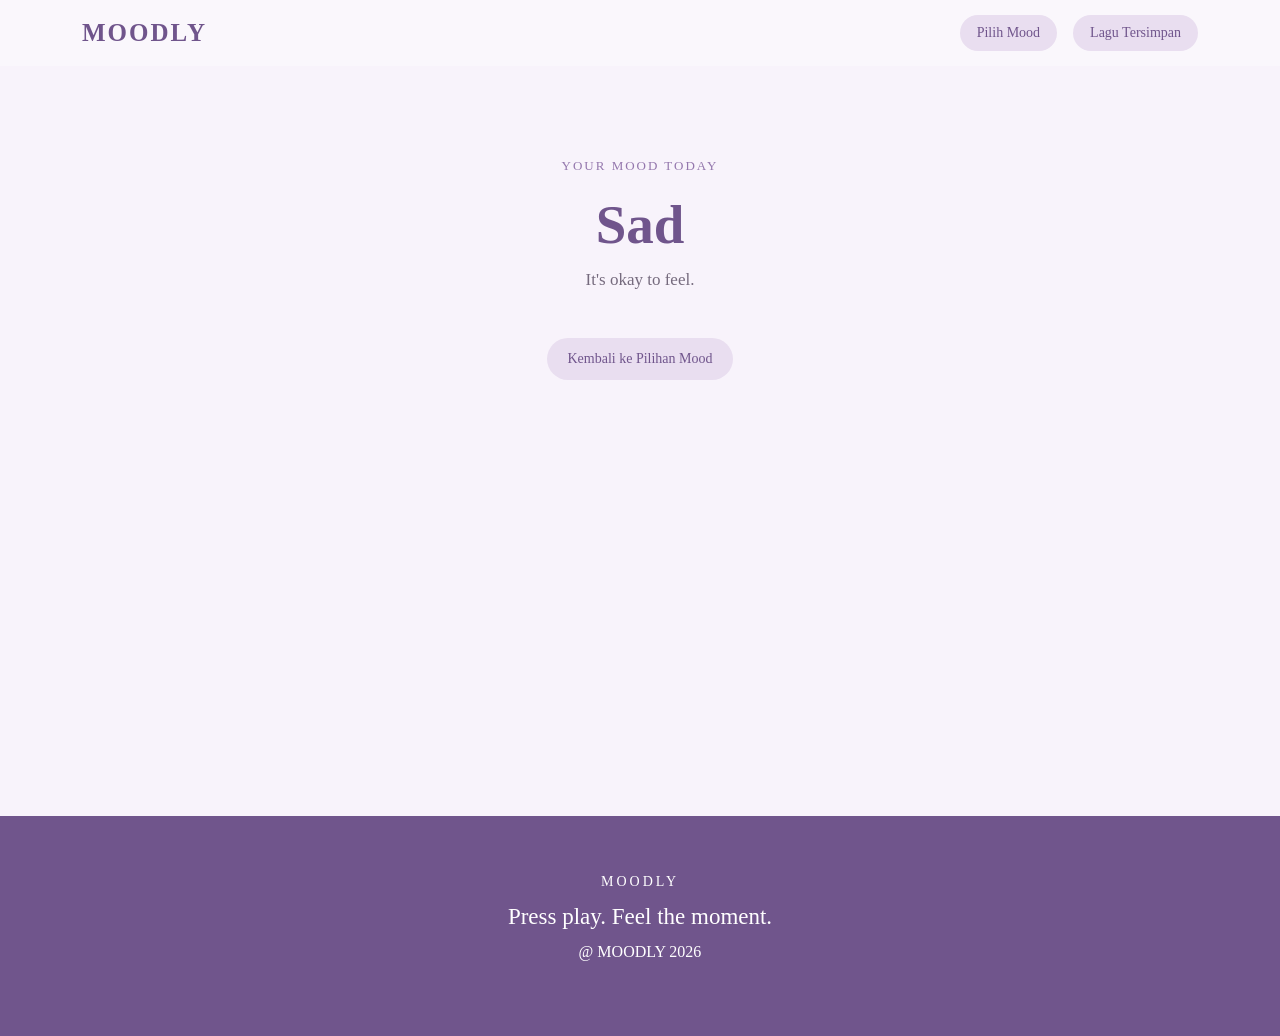
==== mood.html @ 2036b374 "membuat file mood html" ====
<!DOCTYPE html>
<html lang="en">
<head>
    <meta charset="UTF-8">
    <meta name="viewport" content="width=device-width, initial-scale=1.0">
    <title>MOODLY - Your Mood</title>
    <link href="https://cdn.jsdelivr.net/npm/bootstrap@5.3.3/dist/css/bootstrap.min.css" rel="stylesheet">
    <link rel="stylesheet" href="style.css">
</head>
<body>
    <header>
        <nav class="navbar moodly-navbar">
            <div class="container">
                <a href="index.html" class="navbar-brand moodly-logo">MOODLY</a>
                <div class="navbar-nav flex-row flex-wrap justify-content-center gap-3">
                    <a href="index.html#mood" class="nav-link moodly-nav-link">Pilih Mood</a>
                    <a href="saved.html" class="nav-link moodly-nav-link">Lagu Tersimpan</a>
                </div>
            </div>
        </nav>
    </header>
    <main>
        <section class="mood-detail">
            <div class="container">
                <div class="mood-detail-heading">
                    <p class="section-label">YOUR MOOD TODAY</p>
                    <h1 id="moodTitle">Sad</h1>
                    <p id="moodDescription">It's okay to feel.</p>
                </div>
                <div class="playlist" id="playlist"></div>
                <div class="back-home">
                    <a href="index.html#mood" class="back-home-button">Kembali ke Pilihan Mood</a>
                </div>
            </div>
        </section>
    </main>
    <footer class="footer">
        <p class="footer-logo">MOODLY</p>
        <h3>Press play. Feel the moment.</h3>
        <p>@ MOODLY 2026</p>
    </footer>
    <script src="#index.js"></script>
</body>
</html>
---- style.css ----
* {
    margin: 0;
    padding: 0;
    box-sizing: border-box;
}
html {
    scroll-behavior: smooth;
}
body {
    font-family: Georgia, 'Times New Roman', serif;
    background-color: #faf7fc;
    color: #5f4d6f;
    line-height: 1.6;
}
.moodly-logo {
    color: #70558c !important;
    font-size: 25px;
    font-weight: bold;
    letter-spacing: 2px;
    text-decoration: none;
}
.moodly-navbar .navbar-nav {
    margin-left: auto;
}
.moodly-nav-link {
    color: #70558c !important;
    background-color: #e9def0;
    padding: 7px 17px !important;
    border-radius: 20px;
    font-size: 14px;
    transition: 0.3s;
}
.moodly-nav-link:hover {
    background-color: #d9c6e5;
    color: #59436e !important;
}
.hero {
    min-height: 555px;
    padding: 80px 0;
    background-color: #f5effa;
    display: flex;
    align-items: center;
}
.hero-content {
    padding-top: 10px;
}
.hero-label {
    color: #9477ad;
    font-size: 14px;
    letter-spacing: 2px;
    margin-bottom: 20px;
}
.hero h1 {
    color: #70558c;
    font-size: 70px;
    font-weight: bold;
    letter-spacing: 5px;
    margin-bottom: 5px;
}
.hero h2 {
    color: #806496;
    font-size: 28px;
    margin-bottom: 18px;
}
.hero-text {
    max-width: 500px;
    color: #756a7d;
    font-size: 17px;
    margin-bottom: 28px;
}
.hero-button {
    display: inline-block;
    text-decoration: none;
    color: white;
    background-color: #a98bc0;
    padding: 11px 23px;
    border-radius: 25px;
    transition: 0.3s;
}
.hero-button:hover {
    color: white;
    background-color: #8e70a8;
}
.music-illustration {
    position: relative;
    height: 330px;
    display: flex;
    align-items: center;
    justify-content: center;
}
.music-circle {
    width: 195px;
    height: 195px;
    border-radius: 50%;
    background-color: #dfd0e9;
    display: flex;
    justify-content: center;
    align-items: center;
    color: #806496;
    font-size: 60px;
    box-shadow: 0 15px 30px rgba(112, 85, 140, 0.12);
}
.music-note {
    position: absolute;
    columns: #9e7cba;
    font-size: 23px;
}
.note-one {
    top: 40px;
    right: 110px;
}
.note-two {
    bottom: 55px;
    left: 105px;
}
.note-three {
    top: 105px;
    left: 90px;
}
.intro {
    background-color: #ffffff;
    padding: 90px 0;
}
.section-label {
    color: #9477ad;
    font-size: 13px;
    letter-spacing: 2px;
    margin-bottom: 15px;
}
.intro h2 {
    color: #70558c;
    font-size: 38px;
    line-height: 1.2;
    margin-bottom: 25px;
}
.intro p {
    color: #756a7d;
    max-width: 720px;
}
.music-note-card {
    background-color: #eee5f4;
    min-height: 210px;
    border-radius: 18px;
    display: flex;
    flex-direction: column;
    justify-content: center;
    align-items: center;
    transform: rotate(2deg);
}
.music-note-card .music-symbol {
    color: #9b7ab5;
    font-size: 25px;
    margin-bottom: 15px;
}
.music-note-card p:last-child {
    color: #70558c;
    font-size: 20px;
    line-height: 1.6;
}
.mood {
    padding: 90px 0;
    background-color: #f8f3fb;
}
.mood-heading {
    text-align: center;
    margin-bottom: 45px;
}
.mood-heading h2 {
    color: #70558c;
    font-size: 38px;
    margin-bottom: 15px;
}
.mood-heading p:last-child {
    color: #756a7d;
}
.mood-card {
    position: relative;
    min-height: 215px;
    padding: 35px;
    border-radius: 22px;
    transition: 0.3s;
    cursor: pointer;
}
.mood-card:hover {
    transform: translateY(-5px);
    box-shadow: 0 12px 25px rgba(90, 70, 110, 0.10);
}
.mood-label {
    display: inline-block;
    background-color: rgba(255, 255, 225, 0.65);
    color: #70558c;
    padding: 5px 13px;
    border-radius: 20px;
    font-size: 13px;
    margin-bottom: 22px;
}
.mood-card h3 {
    color: #5f4d6f;
    font-size: 27px;
    margin-bottom: 7px;
}
.mood-card > p:not(.mood-label):not(.mood-arrow) {
    color: #74687d;
}
.mood-arrow {
    position: absolute;
    right: 30px;
    bottom: 10px;
    color: #806496;
    font-size: 24px;
}
.mood-sad {
    background-color: #e3dcef;
}
.mood-chill {
    background-color: #e9dfee;
}
.mood-study {
    background-color: #e1e4f0;
}
.mood-happy {
    background-color: #eee0ef;
}
.mood-night {
    background-color: #ddd9ea;
}
.mood-link {
    display: block;
    color: inherit;
    text-decoration: none;
}
.mood-link:hover {
    color: inherit;
}
.mood-detail {
    min-height: 750px;
    padding: 90px 0;
    background-color: #f8f3fb;
}
.mood-detail-heading {
    text-align: center;
    margin-bottom: 45px;
}
.mood-detail-heading h1 {
    color: #70558c;
    font-size: 55px;
    font-weight: bold;
    margin-bottom: 8px;
}
.mood-detail-heading p:last-child {
    color: #756a7d;
    font-size: 17px;
}
.playlist {
    max-width: 850px;
    margin: 0 auto;
}
.song-card {
    background-color: white;
    min-height: 80px;
    padding: 17px 22px;
    margin-bottom: 13px;
    border-radius: 16px;
    display: flex;
    align-items: center;
    gap: 18px;
    box-shadow: 0 5px 18px rgba(90, 70, 110, 0.08);
    transition: 0.3s;
}
.song-card:hover {
    transform: translateY(-3px);
    box-shadow: 0 10px 25px rgba(90, 70, 110, 0.12);
}
.song-number {
    width: 35px;
    color: #9b7ab5;
    font-size: 14px;
    font-weight: bold;
    text-align: center;
}
.song-info {
    flex: 1;
}
.song-info h3 {
    color: #5f4d6f;
    font-size: 18px;
    margin: 0 0 3px;
}
.song-info p {
    color: #9477ad;
    font-size: 14px;
    margin: 0;
}
.song-actions {
    display: flex;
    align-items: center;
    gap: 8px;
}
.save-button {
    width: 42px;
    height: 42px;
    border: 1px solid #d5c3df;
    border-radius: 50%;
    background-color: white;
    color: #806496;
    font-size: 21px;
    cursor: pointer;
    transition: 0.3s;
}
.save-button:hover {
    background-color: #f1e8f6;
    transform: scale(1.08);
}
.save-button.saved {
    background-color: #70558c;
    border-color: #70558c;
    color: white;
}
.play-button {
    width: 42px;
    height: 42px;
    border: none;
    border-radius: 50%;
    background-color: #a98bc0;
    color: white;
    font-size: 14px;
    cursor: pointer;
    transition: 0.3s;
}
.play-button:hover {
    background-color: #8e70a8;
    transform: scale(1.08);
}
.save-notification {
    position: fixed;
    right: 25px;
    bottom: 25px;
    background-color: #70558c;
    color: white;
    padding: 13px 20px;
    border-radius: 12px;
    font-family: Arial, sans-serif;
    font-size: 14px;
    box-shadow: 0 8px 25px rgba(90, 70, 110, 0.20);
    z-index: 1000;
    animation: notificationIn 0.3s ease;
}
@keyframes notificationIn {
    from {
        opacity: 0;
        transform: translateY(15px);
    }
    to {
        opacity: 1;
        transform: translateY(0);
    }
}
.back-home {
    text-align: center;
    margin-top: 40px;
}
.back-home-button {
    display: inline-block;
    color: #70558c;
    background-color: #e9def0;
    text-decoration: none;
    padding: 10px 20px;
    border-radius: 22px;
    font-size: 14px;
    transition: 0.3s;
}
.back-home-button:hover {
    background-color: #59436e;
    color: #59436e;
}
.saved-section {
    min-height: 750px;
    padding: 90px 0;
    background-color: #f8f3fb;
}
.saved-heading {
    text-align: center;
    margin-bottom: 45px;
}
.saved-heading h1 {
    color: #70558c;
    font-size: 50px;
    font-weight: bold;
    margin-bottom: 8px;
}
.saved-heading p:last-child {
    color: #756a7d;
    font-size: 17px;
}
.saved-playlist {
    max-width: 850px;
    margin: 0 auto;
}
.saved-song-card {
    background-color: white;
    min-height: 80px;
    padding: 17px 22px;
    margin-bottom: 13px;
    border-radius: 16px;
    display: flex;
    align-items: center;
    gap: 18px;
    box-shadow: 0 5px 18px rgba(90, 70, 110, 0.08);
    transition: 0.3s;
}
.saved-song-card:hover {
    transform: translateY(-3px);
    box-shadow: 0 10px 25px rgba(90, 70, 110, 0.12);
}
.saved-song-number {
    width: 35px;
    color: #9b7ab5;
    font-size: 14px;
    font-weight: bold;
    text-align: center;
}
.saved-song-info {
    flex: 1;
}
.saved-song-info h3 {
    color: #5f4d6f;
    font-size: 18px;
    margin: 0 0 3px;
}
.saved-song-info p {
    color: #9477ad;
    font-size: 14px;
    margin: 0;
}
.delete-button {
    width: 40px;
    height: 40px;
    border: 1px solid #d5c3df;
    border-radius: 50%;
    background-color: white;
    color: #806496;
    font-size: 20px;
    cursor: pointer;
    transition: 0.3s;
}
.delete-button:hover {
    background-color: #70558c;
    color: white;
    border-color: #70558c;
}
.empty-saved {
    background-color: white;
    text-align: center;
    padding: 50px 25px;
    border-radius: 18px;
    box-shadow: 0 5px 18px rgba(90, 70, 110, 0.08);
}
.empty-saved h3 {
    color: #70558c;
    font-size: 22px;
    margin-bottom: 8px;
}
.empty-saved p {
    color: #756a7d;
    margin: 0;
}
.footer {
    background-color: #70558c;
    color: white;
    text-align: center;
    padding: 55px 20px;
}
.footer-logo {
    font-size: 14px;
    letter-spacing: 3px;
    margin-bottom: 10px;
}
.footer-logo {
    font-size: 14px;
    letter-spacing: 3px;
    margin-bottom: 10px;
}
.footer h3 {
    font-size: 23px;
}
.footer small {
    opacity: 0.8;
}

@media (max-width: 991px) {
    .moodly-navbar .container {
        flex-wrap: wrap;
    }
    .moodly-navbar .navbar-nav {
        margin-left: 20px;
    }
    .hero {
        text-align: center;
    }
    .hero-text {
        margin-left: auto;
        margin-right: auto;
    }
    .music-illustration {
        margin-top: 35px;
    }
    .intro {
        text-align: center;
    }
    .intro p {
        margin-left: auto;
        margin-right: auto;
    }
    .music-note-card {
        margin-top: 40px;
    }
}
@media (max-width: 576px) {
    .moodly-navbar .container {
        flex-direction: column;
        gap: 8px;
        padding-bottom: 8px;
    }
    .moodly-navbar .navbar-nav {
        margin-left: 0;
    }
    .moodly-logo {
        font-size: 22px;
    }
    .moodly-nav-link {
        font-size: 12px;
        padding: 6px 13px !important;
    }
    .hero {
        padding: 65px 0;
    }
    .hero h1 {
        font-size: 48px;
    }
    .hero h2 {
        font-size: 22px;
    }
    .hero-text {
        font-size: 15px;
    }
    .music-circle {
        width: 165px;
        height: 165px;
        font-size: 50px;
    }
    .music-illustration {
        height: 250px;
    }
    .note-one {
        right: 60px;
    }
    .note-two {
        left: 55px;
    }
    .note-three {
        left: 45px;
    }
    .intro,
    .mood {
        padding: 70px 0;
    }
    .intro h2,
    .mood-heading h2 {
        font-size: 30px;
    }
    .mood-card {
        min-height: 190px;
        padding: 27px;
    }
    .mood-detail {
        padding: 65px 15px;
    }
    .mood-detail-heading h1 {
        font-size: 42px;
    }
    .song-card {
        padding: 13px;
        gap: 10px;
    }
    .song-number {
        width: 25px;
    }
    .song-info h3 {
        font-size: 15px;
    }
    .song-info p {
        font-size: 12px;
    }
    .save-button,
    .play-button {
        width: 38px;
        height: 38px;
    }
    .saved-section {
        padding: 65px 15px;
    }
    .saved-heading h1 {
        font-size: 40px;
    }
    .saved-song-card {
        padding: 13px;
        gap: 10px;
    }
    .saved-song-info h3 {
        font-size: 15px;
    }
    .saved-song-info p {
        font-size: 12px;
    }
}
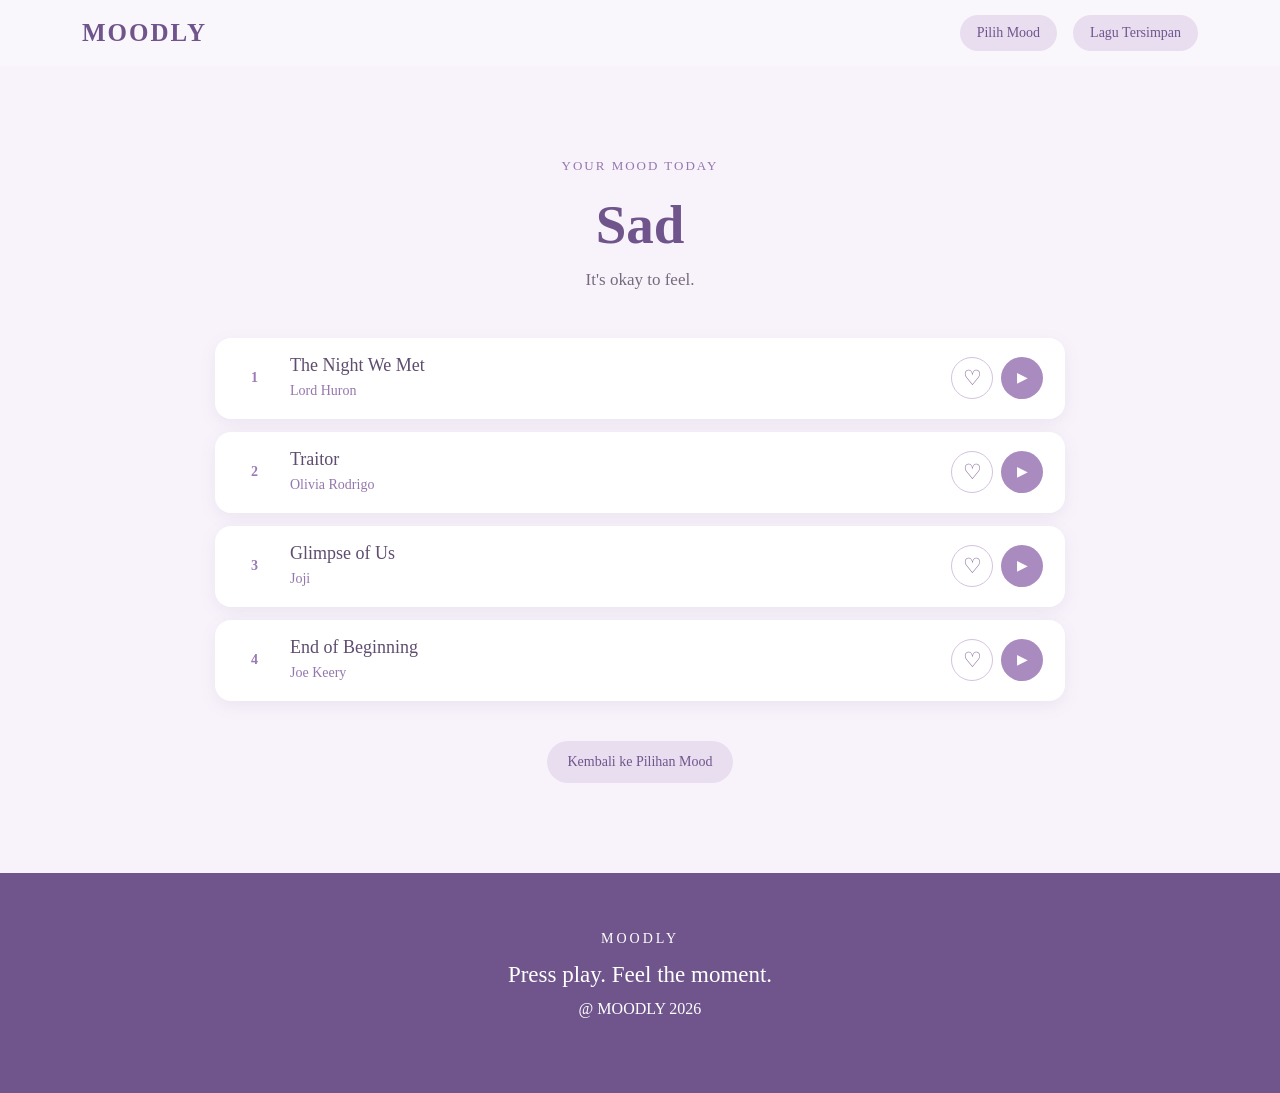
==== commit bbab39bd: "memasukkan link js" ====
--- a/mood.html
+++ b/mood.html
@@ -39,6 +39,6 @@
         <h3>Press play. Feel the moment.</h3>
         <p>@ MOODLY 2026</p>
     </footer>
-    <script src="#index.js"></script>
+    <script src="index.js"></script>
 </body>
 </html>
